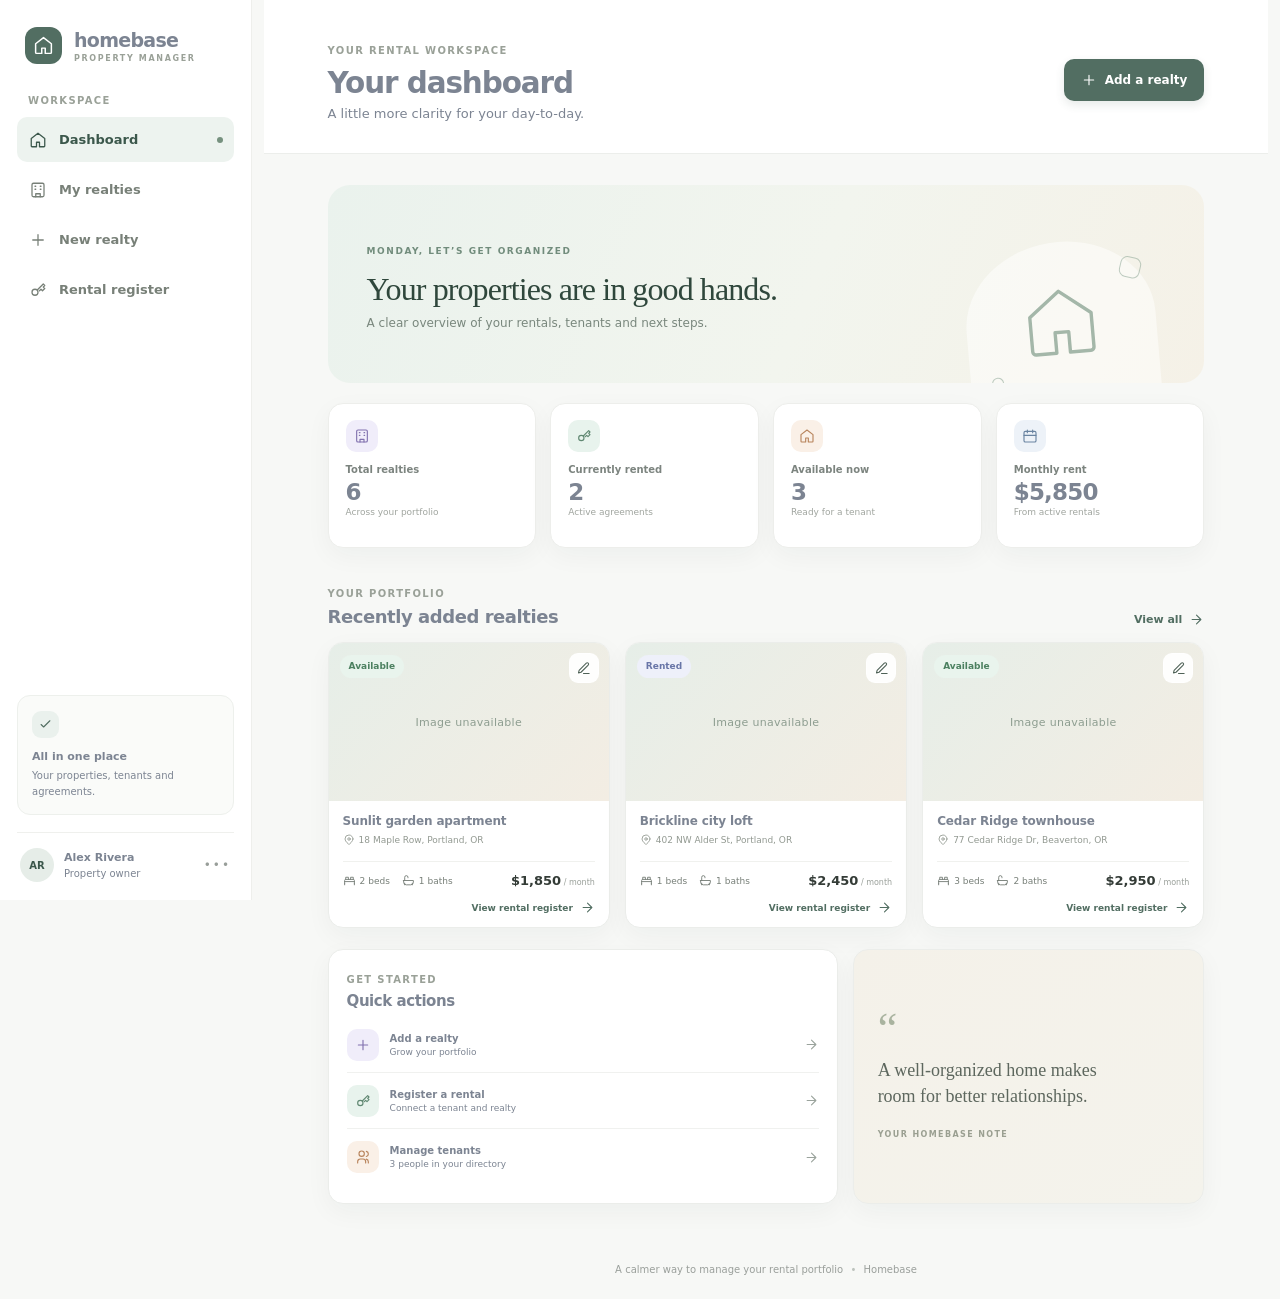
==== app/index.html @ a3a11fa5 "initialFilesComplete" ====
<!doctype html>
<html lang="en">
<head>
  <meta charset="utf-8">
  <meta name="viewport" content="width=device-width, initial-scale=1">
  <meta name="theme-color" content="#f6f7f5">
  <title>Homebase — Rental management</title>
  <link rel="stylesheet" href="css/styles.css">
</head>
<body data-page="dashboard">
  <div id="app" class="app-loading" aria-live="polite">Loading your workspace…</div>
  <script src="js/storage.js"></script>
  <script src="js/ui.js"></script>
  <script src="js/realties.js"></script>
  <script src="js/tenants.js"></script>
  <script src="js/rentals.js"></script>
  <script src="js/app.js"></script>
</body>
</html>
---- app/css/styles.css ----
:root {
	color-scheme: light;
	--ink: #232a37;
	--muted: #7c8492;
	--line: #e8e9e7;
	--canvas: #f7f8f6;
	--surface: #ffffff;
	--brand: #526e62;
	--brand-dark: #3b574b;
	--brand-soft: #eaf1ed;
	--radius-sm: 10px;
	--radius-md: 16px;
	--radius-lg: 22px;
	--shadow-card: 0 8px 26px rgba(32, 42, 37, .045);
	font-family: Inter, ui-sans-serif, system-ui, -apple-system, BlinkMacSystemFont, "Segoe UI", sans-serif;
	font-synthesis: none;
	text-rendering: optimizeLegibility;
	-webkit-font-smoothing: antialiased;
	-moz-osx-font-smoothing: grayscale;
	color: var(--ink);
	background: var(--canvas);
}

* { box-sizing: border-box; }
body { margin: 0; min-width: 320px; min-height: 100vh; background: var(--canvas); }
button, input, select, textarea { font: inherit; }
a { color: inherit; text-decoration: none; }
button, a, input, select, textarea { -webkit-tap-highlight-color: transparent; }
:focus-visible { outline: 3px solid rgba(98, 137, 119, .38); outline-offset: 3px; }
.icon { width: 19px; height: 19px; flex: 0 0 auto; }
.app-loading { min-height: 100vh; display: grid; place-items: center; color: var(--muted); }
.layout { min-height: 100vh; }

.sidebar { position: fixed; inset: 0 auto 0 0; z-index: 4; width: 252px; display: flex; flex-direction: column; padding: 27px 17px 18px; background: #fff; border-right: 1px solid #eeefec; }
.brand { display: flex; align-items: center; gap: 12px; padding: 0 8px 31px; font-size: 19px; font-weight: 750; letter-spacing: -.7px; }
.brand-mark { width: 37px; height: 37px; display: grid; place-items: center; border-radius: 12px; background: var(--brand); color: #fff; }
.brand-mark .icon { width: 21px; height: 21px; }
.brand small { display: block; margin-top: 3px; color: #9aa198; font-size: 8px; letter-spacing: 1.65px; font-weight: 700; }
.side-caption, .eyebrow { color: #9aa198; font-size: 10px; font-weight: 750; letter-spacing: 1.35px; }
.side-caption { padding: 0 11px 11px; }
.side-nav { display: grid; gap: 5px; }
.side-link { min-height: 45px; position: relative; display: flex; align-items: center; gap: 12px; padding: 0 12px; border-radius: 10px; color: #788078; font-size: 13px; font-weight: 570; transition: background .18s ease, color .18s ease; }
.side-link:hover { background: #f5f7f5; color: var(--ink); }
.side-link.is-active { color: var(--brand-dark); background: #edf3ef; font-weight: 680; }
.side-link.is-active > i { position: absolute; right: 11px; width: 6px; height: 6px; border-radius: 50%; background: #76917f; }
.side-link .icon { width: 18px; height: 18px; }
.sidebar-bottom { margin-top: auto; }
.help-card { padding: 15px 14px; border: 1px solid #edf0ec; border-radius: 13px; background: #fafbf9; }
.help-icon { width: 27px; height: 27px; display: grid; place-items: center; margin-bottom: 12px; border-radius: 9px; background: #eaf1ed; color: var(--brand); }
.help-icon .icon { width: 15px; height: 15px; }
.help-card strong, .profile strong { display: block; font-size: 11px; }
.help-card p { margin: 5px 0 0; color: var(--muted); font-size: 10px; line-height: 1.55; }
.profile { display: flex; align-items: center; gap: 10px; margin-top: 17px; padding: 15px 3px 0; border-top: 1px solid #eff0ed; }
.avatar, .tenant-avatar { display: grid; place-items: center; flex: 0 0 auto; border-radius: 50%; background: #e6ede8; color: var(--brand-dark); font-weight: 700; }
.avatar { width: 34px; height: 34px; font-size: 10px; }
.profile small { display: block; margin-top: 4px; color: var(--muted); font-size: 10px; }
.profile-dots { margin-left: auto; color: #989e99; font-size: 12px; letter-spacing: 2px; }

.main-area { min-height: 100vh; margin-left: 252px; }
.topbar { min-height: 154px; display: flex; align-items: center; justify-content: space-between; gap: 24px; padding: 32px clamp(28px, 5vw, 72px) 25px; background: #fff; border-bottom: 1px solid #eceeeb; }
.topbar h1 { margin: 9px 0 5px; font-size: clamp(24px, 2.3vw, 31px); letter-spacing: -1.1px; line-height: 1.15; }
.topbar p { margin: 0; color: var(--muted); font-size: 13px; }
.topbar-action { flex: 0 0 auto; }
.content { width: min(1320px, 100%); margin: 0 auto; padding: 31px clamp(28px, 5vw, 72px) 50px; }
.footer { padding: 10px 24px 24px; color: #9a9f9b; text-align: center; font-size: 10px; }
.footer span { padding: 0 4px; color: #bdc3bd; }

.button { min-height: 42px; display: inline-flex; align-items: center; justify-content: center; gap: 8px; padding: 0 16px; border: 1px solid transparent; border-radius: 10px; cursor: pointer; font-size: 12px; font-weight: 680; transition: transform .16s ease, background .16s ease, box-shadow .16s ease; }
.button:hover { transform: translateY(-1px); }
.button .icon { width: 16px; height: 16px; }
.button--primary { background: var(--brand); color: #fff; box-shadow: 0 4px 10px rgba(57, 84, 70, .12); }
.button--primary:hover { background: var(--brand-dark); box-shadow: 0 6px 15px rgba(57, 84, 70, .18); }
.button--quiet { border-color: var(--line); background: #fff; color: #646d68; }
.text-link { display: inline-flex; align-items: center; gap: 7px; color: var(--brand); font-size: 11px; font-weight: 700; }
.text-link:hover { color: var(--brand-dark); }
.text-link .icon { width: 15px; height: 15px; }

.welcome-banner { min-height: 198px; position: relative; overflow: hidden; display: flex; align-items: center; justify-content: space-between; padding: 29px 39px; border-radius: var(--radius-lg); background: linear-gradient(113deg, #eaf2ed 0%, #f2f5ee 55%, #f5f1e7 100%); }
.welcome-kicker { color: #718c7c; font-size: 9px; font-weight: 750; letter-spacing: 1.55px; }
.welcome-banner h2 { max-width: 470px; margin: 13px 0 8px; color: #2f473c; font-family: Georgia, "Times New Roman", serif; font-size: clamp(25px, 2.5vw, 34px); font-weight: 500; letter-spacing: -.9px; }
.welcome-banner p { margin: 0; color: #79877d; font-size: 12px; }
.welcome-art { width: 190px; height: 160px; position: absolute; right: 48px; bottom: -19px; display: grid; place-items: center; border-radius: 52% 48% 0 0; background: rgba(255,255,255,.48); color: #a4b7a9; transform: rotate(-5deg); }
.welcome-art .icon { width: 82px; height: 82px; stroke-width: 1; }
.welcome-art span, .welcome-art i { position: absolute; display: block; width: 21px; height: 21px; border: 1px solid rgba(130, 157, 139, .5); border-radius: 7px; }
.welcome-art span { top: 21px; right: 11px; transform: rotate(18deg); }
.welcome-art i { bottom: 18px; left: 21px; width: 12px; height: 12px; }

.metrics-grid { display: grid; grid-template-columns: repeat(4, minmax(0, 1fr)); gap: 14px; margin-top: 20px; }
.metric-card { min-height: 145px; position: relative; display: flex; flex-direction: column; align-items: flex-start; padding: 16px 17px 15px; border: 1px solid #edeeeb; border-radius: 15px; background: #fff; box-shadow: var(--shadow-card); }
.metric-icon, .quick-icon { display: grid; place-items: center; flex: 0 0 auto; border-radius: 10px; }
.metric-icon { width: 32px; height: 32px; margin-bottom: 12px; }
.metric-icon .icon { width: 16px; height: 16px; }
.metric-icon--lavender, .quick-icon--lavender { background: #f0edfa; color: #8071ae; }
.metric-icon--mint, .quick-icon--mint { background: #e8f3ed; color: #608872; }
.metric-icon--peach, .quick-icon--peach { background: #faf0e7; color: #b8845c; }
.metric-icon--blue { background: #edf2f8; color: #6a84a1; }
.metric-label { color: #7c847f; font-size: 10px; font-weight: 620; }
.metric-card > strong { margin-top: 4px; font-size: 23px; letter-spacing: -.8px; }
.metric-card > small { margin-top: 2px; color: #a0a59f; font-size: 9px; }

.section-block { margin-top: 34px; }
.section-heading { display: flex; align-items: flex-end; justify-content: space-between; gap: 18px; margin-bottom: 15px; }
.section-heading h2 { margin: 5px 0 0; font-size: 18px; letter-spacing: -.45px; }
.section-heading p { margin: 6px 0 0; color: var(--muted); font-size: 11px; }
.realty-grid { display: grid; grid-template-columns: repeat(3, minmax(0, 1fr)); gap: 15px; }
.realty-grid--listing { grid-template-columns: repeat(3, minmax(0, 1fr)); }
.realty-card { overflow: hidden; border: 1px solid #ebedea; border-radius: 15px; background: #fff; box-shadow: var(--shadow-card); transition: transform .2s ease, box-shadow .2s ease; }
.realty-card:hover { transform: translateY(-3px); box-shadow: 0 12px 30px rgba(32, 42, 37, .09); }
.realty-card[hidden] { display: none; }
.realty-photo { height: 158px; position: relative; overflow: hidden; background: linear-gradient(135deg, #e6eee8, #f3ede3); }
.realty-photo > img { width: 100%; height: 100%; display: block; object-fit: cover; transition: transform .4s ease; }
.realty-card:hover .realty-photo > img { transform: scale(1.035); }
.realty-photo.is-fallback > img { visibility: hidden; }
.realty-photo.is-fallback::after { content: "Image unavailable"; position: absolute; inset: 0; display: grid; place-items: center; color: #8d9d90; font-size: 11px; letter-spacing: .3px; }
.photo-tag { position: absolute; top: 11px; left: 11px; }
.photo-edit { position: absolute; top: 10px; right: 10px; width: 30px; height: 30px; display: grid; place-items: center; border: 1px solid rgba(255,255,255,.75); border-radius: 9px; background: rgba(255,255,255,.9); color: #4f6257; }
.photo-edit .icon { width: 15px; height: 15px; }
.badge { min-height: 23px; display: inline-flex; align-items: center; padding: 0 9px; border-radius: 30px; font-size: 9px; font-weight: 700; white-space: nowrap; }
.badge--available { background: #e9f4ed; color: #4c8060; }
.badge--rented, .badge--active { background: #eef0fa; color: #6875a7; }
.badge--in-maintenance { background: #fbf0e2; color: #ae7c3d; }
.badge--pending { background: #fff3dc; color: #a57732; }
.badge--finalized { background: #eff1ef; color: #727a74; }
.realty-card-body { padding: 13px 14px 12px; }
.realty-card-heading h3, .tenant-info h3 { margin: 0; font-size: 12px; font-weight: 720; letter-spacing: -.15px; }
.address { display: flex; align-items: center; gap: 4px; overflow: hidden; margin: 6px 0 0; color: #929991; font-size: 9px; text-overflow: ellipsis; white-space: nowrap; }
.address .icon { width: 12px; height: 12px; }
.realty-meta { display: flex; align-items: center; gap: 12px; margin-top: 15px; padding-top: 11px; border-top: 1px solid #f0f1ee; color: #777f78; font-size: 9px; }
.realty-meta > span { display: inline-flex; align-items: center; gap: 4px; white-space: nowrap; }
.realty-meta > span .icon { width: 13px; height: 13px; }
.realty-meta > strong { margin-left: auto; color: #343c37; font-size: 13px; white-space: nowrap; }
.realty-meta > strong small { color: #999f99; font-size: 8px; font-weight: 500; }
.realty-card-footer { display: flex; justify-content: flex-end; margin-top: 12px; }
.realty-card-footer .text-link { font-size: 9px; }

.dashboard-bottom { display: grid; grid-template-columns: 1.45fr 1fr; gap: 15px; margin-top: 21px; }
.quick-card, .note-card { padding: 18px; border: 1px solid #ebedea; border-radius: 15px; background: #fff; box-shadow: var(--shadow-card); }
.quick-card .section-heading { margin-bottom: 7px; }
.quick-card .section-heading h2 { font-size: 15px; }
.quick-actions { display: grid; }
.quick-actions > a { display: flex; align-items: center; gap: 11px; min-height: 56px; border-bottom: 1px solid #f0f1ef; }
.quick-actions > a:last-child { border-bottom: 0; }
.quick-icon { width: 32px; height: 32px; }
.quick-icon .icon { width: 16px; height: 16px; }
.quick-actions strong { display: block; font-size: 10px; }
.quick-actions small { display: block; margin-top: 3px; color: var(--muted); font-size: 9px; }
.quick-actions > a > .icon { width: 15px; height: 15px; margin-left: auto; color: #9aa39c; }
.note-card { display: flex; flex-direction: column; justify-content: center; min-height: 186px; padding: 24px; background: linear-gradient(145deg, #f4f1e9, #f4f3ec); }
.note-mark { color: #a9b39f; font-family: Georgia, serif; font-size: 44px; line-height: .7; }
.note-card p { max-width: 260px; margin: 13px 0 21px; color: #5d675e; font-family: Georgia, serif; font-size: 18px; line-height: 1.45; }
.note-card > span:last-child { color: #9a9f91; font-size: 8px; font-weight: 700; letter-spacing: 1.4px; }

.toolbar { display: flex; align-items: center; justify-content: space-between; gap: 16px; margin-bottom: 17px; }
.search-field { width: min(370px, 100%); min-height: 42px; display: flex; align-items: center; gap: 9px; padding: 0 12px; border: 1px solid #e8eae6; border-radius: 10px; background: #fff; color: #9ba19b; }
.search-field .icon { width: 16px; height: 16px; }
.search-field input { width: 100%; border: 0; outline: 0; background: transparent; color: var(--ink); font-size: 11px; }
.result-count { color: #909890; font-size: 10px; }

.form-panel { max-width: 780px; margin: 4px auto 30px; padding: 25px 27px; border: 1px solid #eaede9; border-radius: 17px; background: #fff; box-shadow: var(--shadow-card); }
.form-intro { display: flex; align-items: center; gap: 13px; margin-bottom: 21px; padding-bottom: 17px; border-bottom: 1px solid #f0f1ef; }
.form-icon { width: 39px; height: 39px; display: grid; place-items: center; border-radius: 12px; background: #edf3ef; color: var(--brand); }
.form-intro h2 { margin: 0; font-size: 15px; letter-spacing: -.3px; }
.form-intro p { margin: 5px 0 0; color: var(--muted); font-size: 10px; }
.form-intro p b, .field b { color: #c47d67; font-weight: 700; }
.field { min-width: 0; display: grid; gap: 7px; margin-bottom: 15px; color: #525c55; font-size: 10px; font-weight: 650; }
.field input, .field textarea, .field select { width: 100%; min-height: 41px; padding: 10px 11px; border: 1px solid #e5e8e4; border-radius: 8px; outline: 0; background: #fff; color: #29332d; font-size: 11px; font-weight: 450; transition: border-color .15s ease, box-shadow .15s ease; }
.field textarea { min-height: 86px; resize: vertical; line-height: 1.5; }
.field input::placeholder, .field textarea::placeholder { color: #b3b8b3; }
.field input:focus, .field textarea:focus, .field select:focus { border-color: #91aa99; box-shadow: 0 0 0 3px rgba(111, 143, 122, .11); }
.field-row { display: grid; grid-template-columns: repeat(2, minmax(0, 1fr)); gap: 14px; }
.field-row:has(input[name="price"]) { grid-template-columns: 1.25fr 1fr 1fr; }
.current-status { display: flex; align-items: center; gap: 10px; margin: 0 0 17px; color: #727c74; font-size: 10px; }
.form-actions { display: flex; justify-content: flex-end; gap: 9px; margin-top: 20px; padding-top: 17px; border-top: 1px solid #f0f1ef; }
.form-error { margin-top: 8px; padding: 10px 12px; border: 1px solid #f1d8d1; border-radius: 8px; background: #fff5f2; color: #a3503e; font-size: 11px; }
.form-error[hidden] { display: none; }
.flash-message { display: flex; align-items: center; gap: 10px; margin: 0 0 19px; padding: 12px 14px; border: 1px solid #d5e8da; border-radius: 10px; background: #eff8f1; color: #446d50; font-size: 11px; }
.flash-message > .icon { width: 16px; height: 16px; }
.flash-close { width: 25px; height: 25px; display: grid; place-items: center; margin-left: auto; border: 0; border-radius: 7px; background: transparent; color: inherit; cursor: pointer; font-size: 18px; }
.flash-close:hover { background: rgba(68, 109, 80, .08); }

.section-heading--standalone { margin: 0 0 22px; }
.tenant-grid { display: grid; grid-template-columns: repeat(2, minmax(0, 1fr)); gap: 12px; }
.tenant-card { min-width: 0; display: flex; align-items: center; gap: 13px; padding: 16px; border: 1px solid #ebedea; border-radius: 14px; background: #fff; box-shadow: var(--shadow-card); }
.tenant-avatar { width: 42px; height: 42px; font-size: 12px; }
.tenant-info { min-width: 0; }
.tenant-info h3 { font-size: 12px; }
.tenant-info a, .tenant-info p { display: block; overflow: hidden; margin: 5px 0 0; color: #818a82; font-size: 10px; text-overflow: ellipsis; white-space: nowrap; }
.tenant-info p { margin-top: 3px; }
.icon-button { width: 31px; height: 31px; display: grid; place-items: center; flex: 0 0 auto; margin-left: auto; border: 1px solid #eceeeb; border-radius: 8px; color: #748077; }
.icon-button:hover { background: #f3f6f3; color: var(--brand); }
.icon-button .icon { width: 15px; height: 15px; }

.rental-form { max-width: 920px; margin-top: 0; }
.rental-form .field-row { grid-template-columns: repeat(2, minmax(0, 1fr)); }
.rental-form .field-row:has(input[name="startDate"]) { grid-template-columns: repeat(3, minmax(0, 1fr)); }
.empty-callout { display: flex; align-items: center; gap: 12px; padding: 14px; border-radius: 10px; background: #f7f8f6; color: #747d76; font-size: 11px; }
.empty-callout p { margin: 0; }
.empty-callout .icon { color: #809788; }
.rental-history { margin-top: 32px; }
.table-wrap { overflow-x: auto; border: 1px solid #ebedea; border-radius: 12px; background: #fff; }
table { width: 100%; border-collapse: collapse; text-align: left; }
th { padding: 12px 14px; background: #fafbf9; color: #888f89; font-size: 9px; font-weight: 700; letter-spacing: .35px; white-space: nowrap; }
td { padding: 13px 14px; border-top: 1px solid #f0f1ee; color: #606a62; font-size: 10px; white-space: nowrap; }
td strong { color: #374139; font-size: 10px; }
td small { display: block; margin-top: 4px; color: #929990; font-size: 9px; }
.empty-state { padding: 24px; color: #929990; text-align: center; font-size: 11px; }
.empty-state--panel { display: grid; gap: 14px; justify-items: center; padding: 50px 20px; border: 1px dashed #dfe4df; border-radius: 14px; background: #fff; }

@media (max-width: 1180px) {
	.content { padding-right: 30px; padding-left: 30px; }
	.topbar { padding-right: 30px; padding-left: 30px; }
	.realty-grid, .realty-grid--listing { grid-template-columns: repeat(2, minmax(0, 1fr)); }
	.metrics-grid { grid-template-columns: repeat(2, minmax(0, 1fr)); }
}
@media (max-width: 780px) {
	.sidebar { width: 68px; align-items: center; padding: 15px 8px; }
	.brand { padding: 0 0 25px; }
	.brand > span:last-child, .side-caption, .side-link > span, .side-link > i, .sidebar-bottom { display: none; }
	.brand-mark { width: 39px; height: 39px; }
	.side-nav { width: 100%; }
	.side-link { justify-content: center; min-height: 43px; padding: 0; }
	.side-link .icon { width: 20px; height: 20px; }
	.main-area { margin-left: 68px; }
	.topbar { min-height: 125px; padding: 23px 22px; }
	.topbar p { max-width: 390px; font-size: 11px; }
	.content { padding: 23px 22px 40px; }
	.welcome-banner { min-height: 180px; padding: 25px; }
	.welcome-art { right: 10px; opacity: .58; }
	.dashboard-bottom { grid-template-columns: 1fr; }
	.note-card { min-height: 150px; }
}
@media (max-width: 560px) {
	.sidebar { width: 55px; padding-right: 6px; padding-left: 6px; }
	.main-area { margin-left: 55px; }
	.topbar { min-height: 118px; align-items: flex-start; padding: 20px 15px; }
	.topbar h1 { font-size: 22px; }
	.topbar p { max-width: 220px; font-size: 10px; line-height: 1.45; }
	.topbar-action { width: 38px; min-width: 38px; height: 38px; min-height: 38px; overflow: hidden; gap: 16px; padding: 0; font-size: 0; }
	.topbar-action .icon { width: 18px; height: 18px; }
	.content { padding: 16px 12px 32px; }
	.welcome-banner { min-height: 172px; padding: 22px 18px; }
	.welcome-banner h2 { max-width: 250px; font-size: 25px; }
	.welcome-banner p { max-width: 230px; font-size: 10px; line-height: 1.5; }
	.welcome-art { right: -52px; opacity: .32; }
	.metrics-grid { gap: 9px; margin-top: 12px; }
	.metric-card { min-height: 128px; padding: 12px; }
	.metric-card > strong { font-size: 20px; }
	.realty-grid, .realty-grid--listing, .tenant-grid { grid-template-columns: 1fr; gap: 11px; }
	.realty-photo { height: 185px; }
	.section-block { margin-top: 26px; }
	.section-heading h2 { font-size: 16px; }
	.form-panel { padding: 19px 15px; }
	.field-row, .field-row:has(input[name="price"]), .rental-form .field-row, .rental-form .field-row:has(input[name="startDate"]) { grid-template-columns: 1fr; gap: 0; }
	.toolbar { align-items: flex-start; }
	.search-field { width: 100%; }
	.result-count { padding-top: 13px; white-space: nowrap; }
	.section-heading--standalone { align-items: flex-start; }
	.section-heading--standalone > .button { padding: 0 10px; font-size: 10px; }
	.footer { padding-right: 10px; padding-left: 10px; font-size: 9px; }
}

@media (prefers-reduced-motion: reduce) {
	*, *::before, *::after { scroll-behavior: auto !important; transition-duration: .01ms !important; animation-duration: .01ms !important; }
}
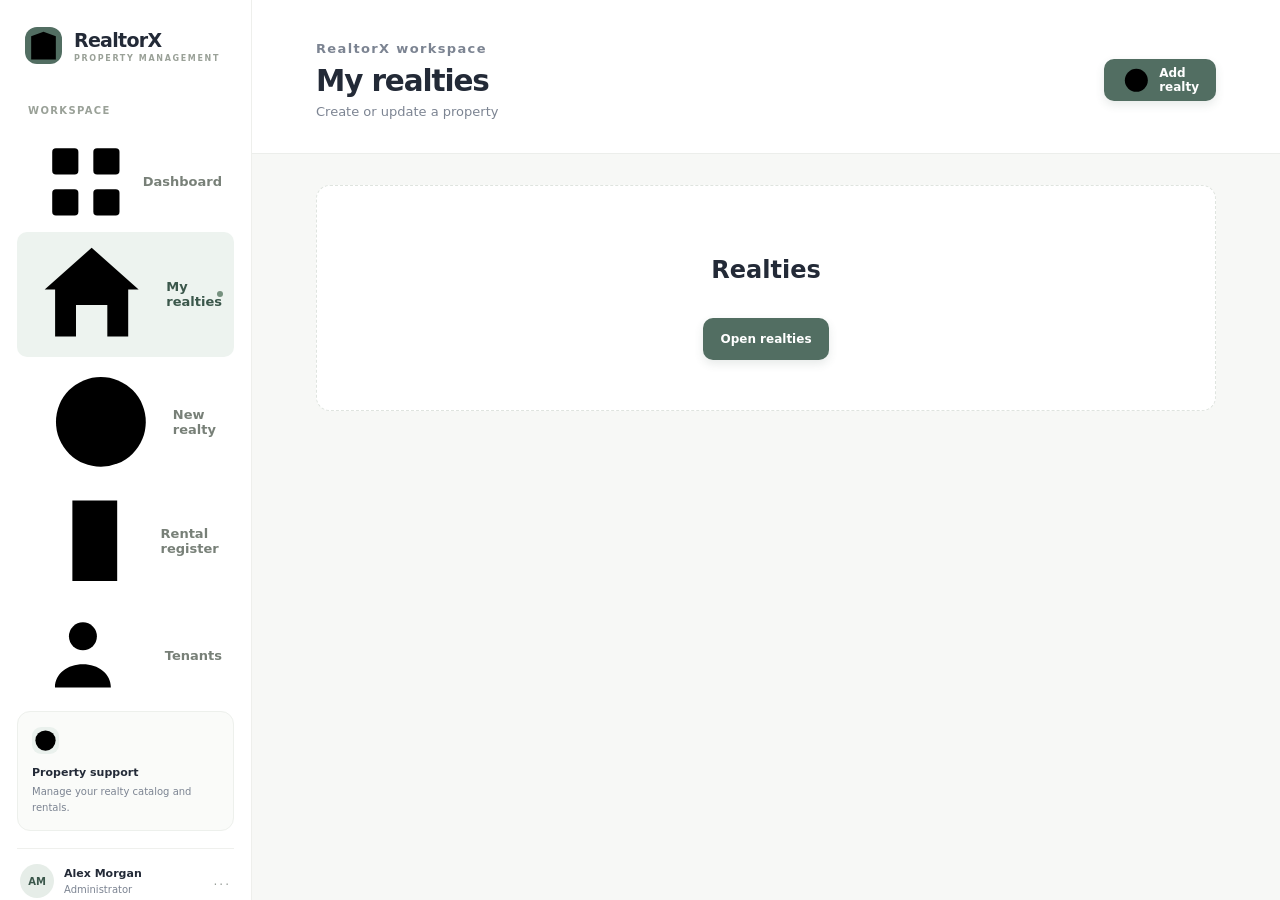
==== commit 7a6063a0: "addSecondPart" ====
--- a/app/index.html
+++ b/app/index.html
@@ -3,12 +3,11 @@
 <head>
   <meta charset="utf-8">
   <meta name="viewport" content="width=device-width, initial-scale=1">
-  <meta name="theme-color" content="#f6f7f5">
-  <title>Homebase — Rental management</title>
+  <title>RealtorX — Dashboard</title>
   <link rel="stylesheet" href="css/styles.css">
 </head>
-<body data-page="dashboard">
-  <div id="app" class="app-loading" aria-live="polite">Loading your workspace…</div>
+<body>
+  <div id="app"></div>
   <script src="js/storage.js"></script>
   <script src="js/ui.js"></script>
   <script src="js/realties.js"></script>
--- a/app/css/styles.css
+++ b/app/css/styles.css
@@ -151,6 +151,9 @@
 .note-card > span:last-child { color: #9a9f91; font-size: 8px; font-weight: 700; letter-spacing: 1.4px; }
 
 .toolbar { display: flex; align-items: center; justify-content: space-between; gap: 16px; margin-bottom: 17px; }
+.status-filters { display: flex; flex-wrap: wrap; gap: 7px; }
+.filter-button { min-height: 36px; padding: 0 12px; border: 1px solid #e5e8e4; border-radius: 9px; background: #fff; color: #737d76; cursor: pointer; font-size: 10px; font-weight: 680; }
+.filter-button:hover, .filter-button.is-active { border-color: #91a89a; background: #edf3ef; color: #456150; }
 .search-field { width: min(370px, 100%); min-height: 42px; display: flex; align-items: center; gap: 9px; padding: 0 12px; border: 1px solid #e8eae6; border-radius: 10px; background: #fff; color: #9ba19b; }
 .search-field .icon { width: 16px; height: 16px; }
 .search-field input { width: 100%; border: 0; outline: 0; background: transparent; color: var(--ink); font-size: 11px; }
